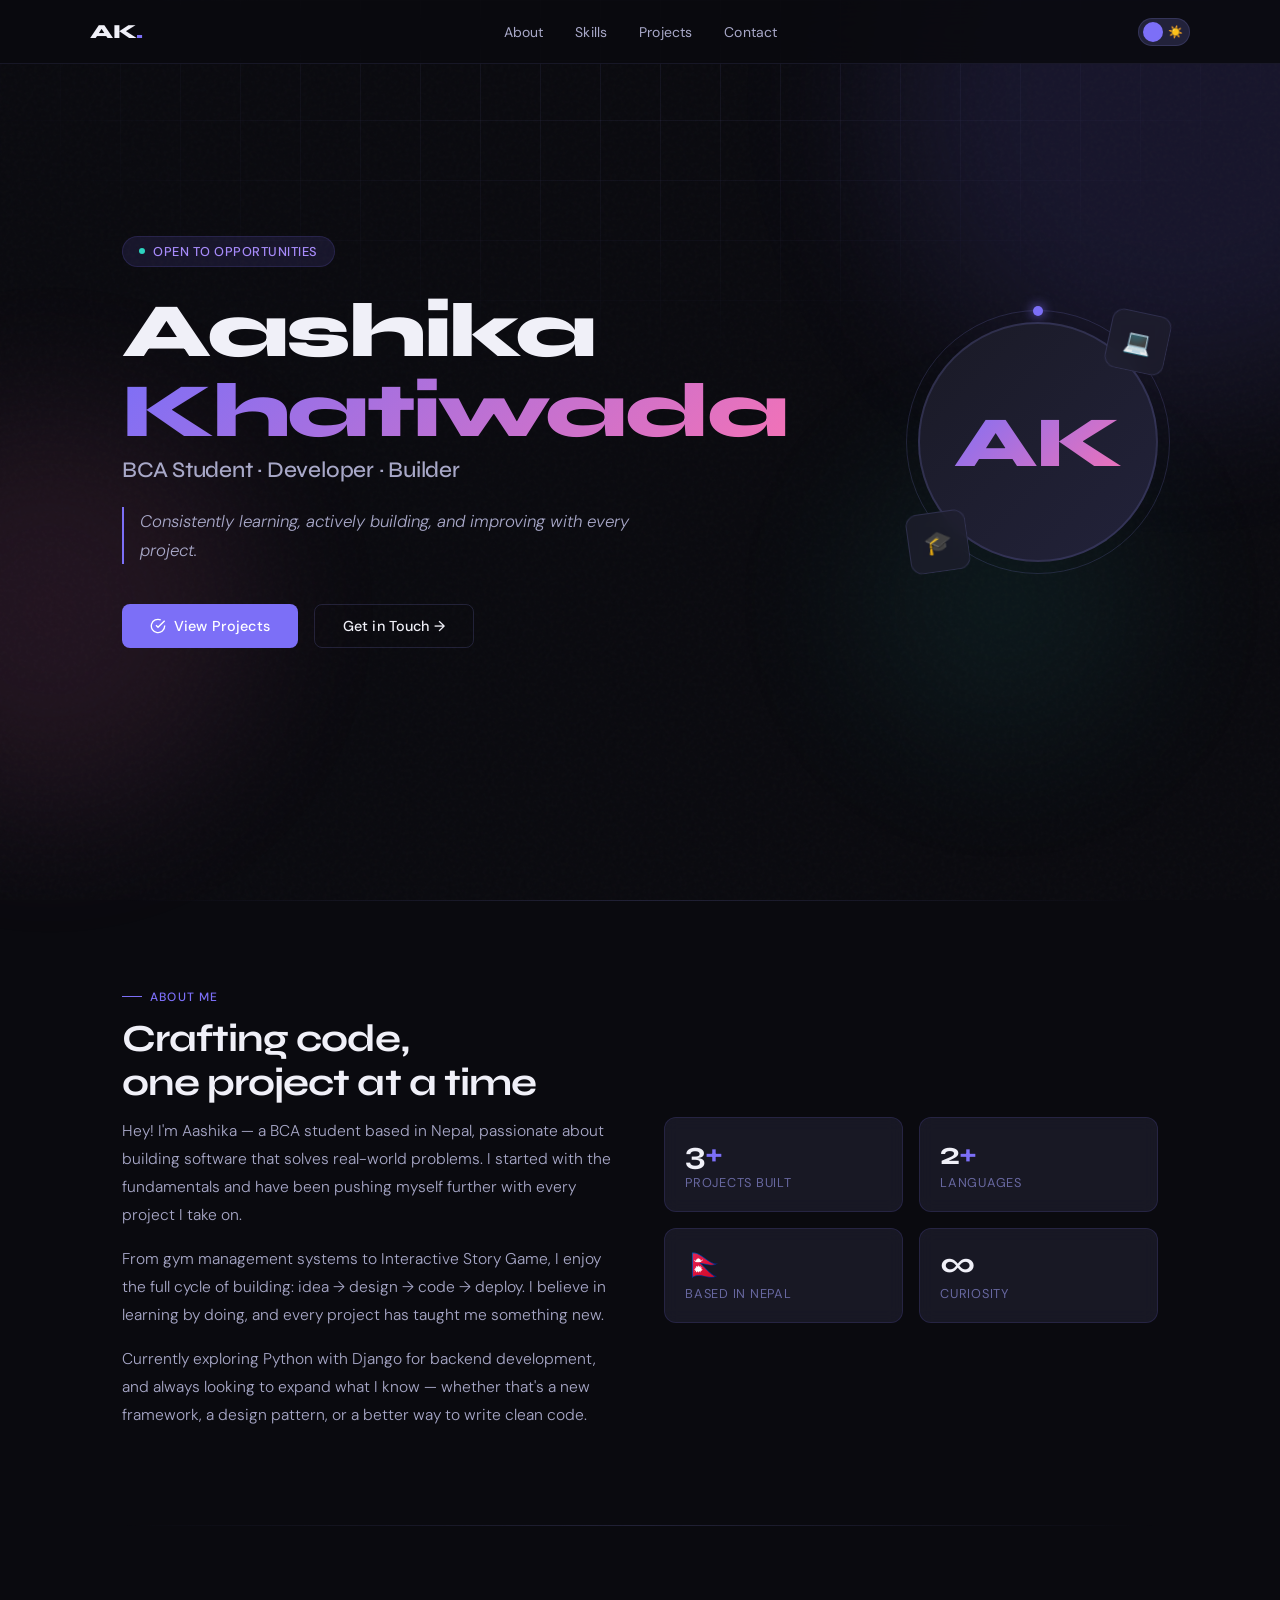
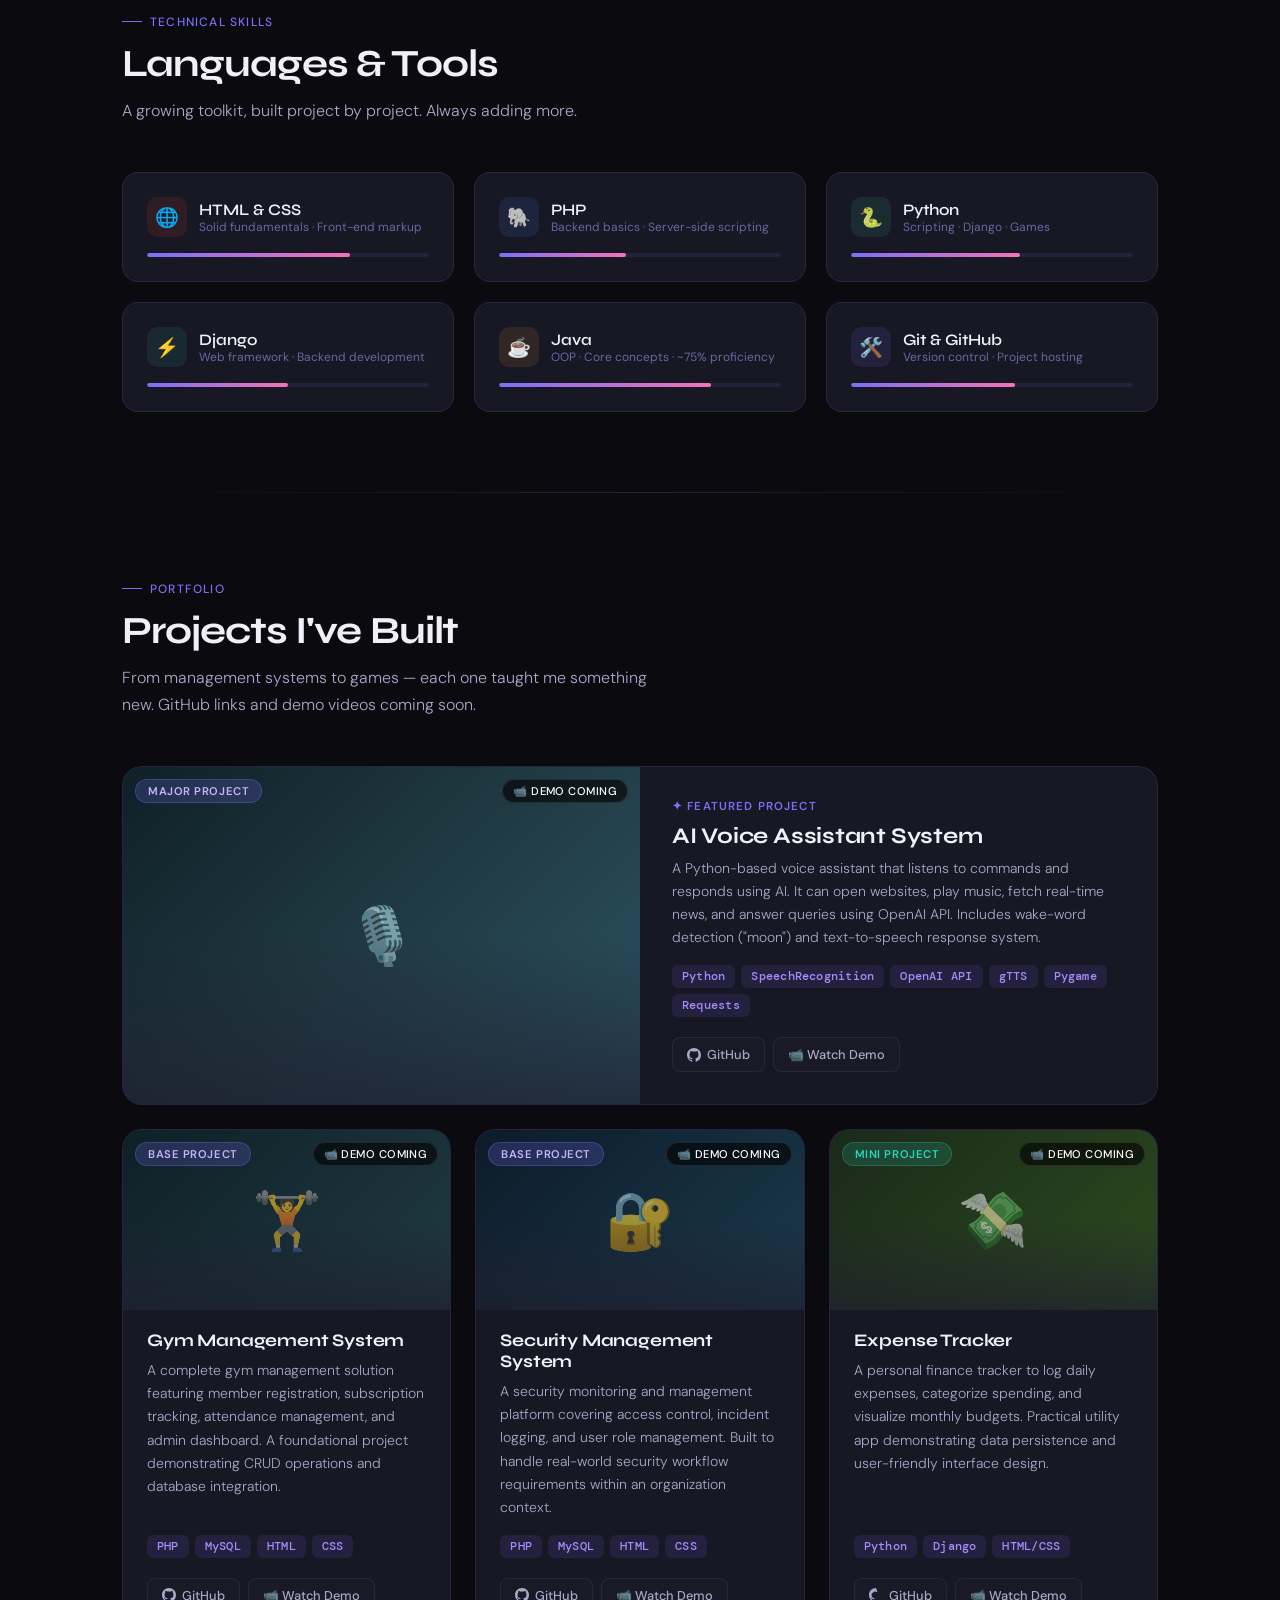
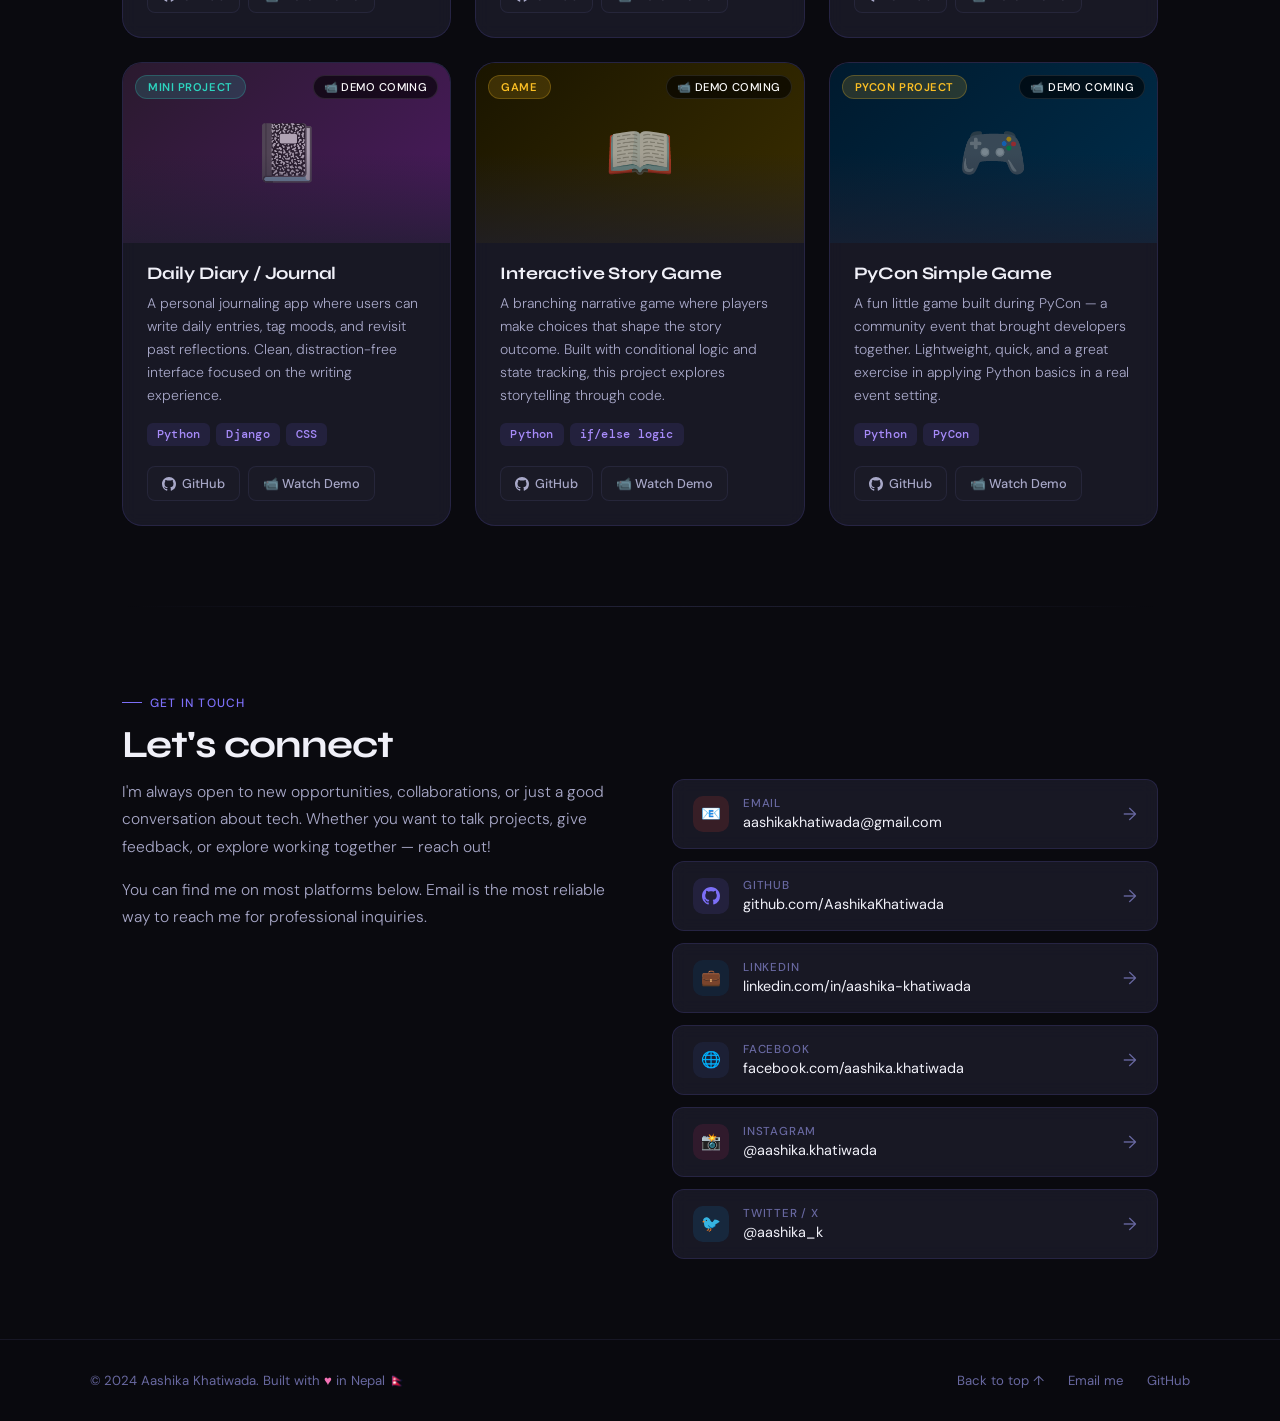
==== pp.html @ 3fd82efa "portfolio" ====
<!DOCTYPE html>
<html lang="en" data-theme="dark">
<head>
<meta charset="UTF-8">
<meta name="viewport" content="width=device-width, initial-scale=1.0">
<title>Aashika Khatiwada — Portfolio</title>
<link rel="preconnect" href="https://fonts.googleapis.com">
<link rel="preconnect" href="https://fonts.gstatic.com" crossorigin>
<link href="https://fonts.googleapis.com/css2?family=Syne:wght@400;500;600;700;800&family=DM+Sans:ital,opsz,wght@0,9..40,300;0,9..40,400;0,9..40,500;1,9..40,300&family=DM+Mono:wght@400;500&display=swap" rel="stylesheet">

<style>
  :root {
    --bg: #0a0a0f;
    --bg2: #12121a;
    --bg3: #1a1a26;
    --bg4: #22223a;
    --surface: #1e1e2e;
    --border: rgba(120,120,200,0.12);
    --border2: rgba(120,120,200,0.22);
    --text: #f0f0f8;
    --text2: #a8a8c8;
    --text3: #6868a0;
    --accent: #7c6ff7;
    --accent2: #a78bfa;
    --accent3: #c4b5fd;
    --rose: #f472b6;
    --teal: #2dd4bf;
    --amber: #fbbf24;
    --glow: rgba(124,111,247,0.15);
    --glow2: rgba(244,114,182,0.1);
    --card-bg: rgba(30,30,46,0.7);
    --card-border: rgba(124,111,247,0.15);
    --nav-bg: rgba(10,10,15,0.85);
    --tag-bg: rgba(124,111,247,0.12);
    --tag-text: #a78bfa;
    --shadow: 0 8px 32px rgba(0,0,0,0.4);
  }
  [data-theme="light"] {
    --bg: #f8f7ff;
    --bg2: #f0eeff;
    --bg3: #e8e4ff;
    --bg4: #ddd8ff;
    --surface: #ffffff;
    --border: rgba(100,80,200,0.1);
    --border2: rgba(100,80,200,0.2);
    --text: #1a1030;
    --text2: #4a3a80;
    --text3: #8a78c0;
    --accent: #6246ea;
    --accent2: #7c6ff7;
    --accent3: #a78bfa;
    --rose: #e11d78;
    --teal: #0d9488;
    --amber: #d97706;
    --glow: rgba(98,70,234,0.08);
    --glow2: rgba(225,29,120,0.06);
    --card-bg: rgba(255,255,255,0.9);
    --card-border: rgba(98,70,234,0.15);
    --nav-bg: rgba(248,247,255,0.9);
    --tag-bg: rgba(98,70,234,0.08);
    --tag-text: #6246ea;
    --shadow: 0 8px 32px rgba(98,70,234,0.1);
  }

  * { margin: 0; padding: 0; box-sizing: border-box; }

  html { scroll-behavior: smooth; }

  body {
    font-family: 'DM Sans', sans-serif;
    background: var(--bg);
    color: var(--text);
    min-height: 100vh;
    overflow-x: hidden;
    transition: background 0.4s, color 0.4s;
  }

  /* === NOISE TEXTURE === */
  body::before {
    content: '';
    position: fixed;
    inset: 0;
    background-image: url("data:image/svg+xml,%3Csvg viewBox='0 0 256 256' xmlns='http://www.w3.org/2000/svg'%3E%3Cfilter id='n'%3E%3CfeTurbulence type='fractalNoise' baseFrequency='0.9' numOctaves='4' stitchTiles='stitch'/%3E%3C/filter%3E%3Crect width='100%25' height='100%25' filter='url(%23n)' opacity='0.04'/%3E%3C/svg%3E");
    pointer-events: none;
    z-index: 0;
    opacity: 0.6;
  }

  /* === GRID BG === */
  .grid-bg {
    position: fixed;
    inset: 0;
    background-image:
      linear-gradient(var(--border) 1px, transparent 1px),
      linear-gradient(90deg, var(--border) 1px, transparent 1px);
    background-size: 60px 60px;
    pointer-events: none;
    z-index: 0;
    mask-image: radial-gradient(ellipse 80% 60% at 50% 0%, black 0%, transparent 70%);
  }

  /* === ORBS === */
  .orb {
    position: fixed;
    border-radius: 50%;
    filter: blur(80px);
    pointer-events: none;
    z-index: 0;
    opacity: 0.5;
    transition: opacity 0.4s;
  }
  .orb1 {
    width: 600px; height: 600px;
    background: var(--accent);
    top: -200px; right: -200px;
    opacity: 0.12;
  }
  .orb2 {
    width: 400px; height: 400px;
    background: var(--rose);
    bottom: 10%; left: -150px;
    opacity: 0.1;
  }
  .orb3 {
    width: 300px; height: 300px;
    background: var(--teal);
    top: 50%; right: 10%;
    opacity: 0.07;
  }

  /* === NAV === */
  nav {
    position: fixed;
    top: 0; left: 0; right: 0;
    z-index: 100;
    background: var(--nav-bg);
    backdrop-filter: blur(20px);
    border-bottom: 1px solid var(--border);
    padding: 0 max(2rem, calc((100% - 1100px)/2));
    height: 64px;
    display: flex;
    align-items: center;
    justify-content: space-between;
    transition: background 0.4s;
  }

  .nav-logo {
    font-family: 'Syne', sans-serif;
    font-weight: 800;
    font-size: 1.25rem;
    color: var(--text);
    text-decoration: none;
    letter-spacing: -0.02em;
  }
  .nav-logo span { color: var(--accent); }

  .nav-links {
    display: flex;
    align-items: center;
    gap: 2rem;
    list-style: none;
  }
  .nav-links a {
    font-size: 0.875rem;
    color: var(--text2);
    text-decoration: none;
    font-weight: 400;
    transition: color 0.2s;
    letter-spacing: 0.01em;
  }
  .nav-links a:hover { color: var(--text); }

  /* === THEME TOGGLE === */
  .theme-toggle {
    width: 52px; height: 28px;
    background: var(--bg4);
    border: 1px solid var(--border2);
    border-radius: 14px;
    cursor: pointer;
    position: relative;
    transition: background 0.3s, border 0.3s;
    flex-shrink: 0;
  }
  .theme-toggle::after {
    content: '';
    position: absolute;
    width: 20px; height: 20px;
    background: var(--accent);
    border-radius: 50%;
    top: 3px; left: 4px;
    transition: transform 0.3s, background 0.3s;
  }
  [data-theme="light"] .theme-toggle::after {
    transform: translateX(24px);
    background: var(--accent);
  }
  .toggle-icon {
    position: absolute;
    top: 50%; transform: translateY(-50%);
    font-size: 12px;
    pointer-events: none;
  }
  .toggle-icon.sun { right: 6px; }
  .toggle-icon.moon { left: 6px; }

  /* === MAIN WRAP === */
  main {
    position: relative;
    z-index: 1;
    max-width: 1100px;
    margin: 0 auto;
    padding: 0 2rem;
  }

  /* === SECTIONS === */
  section { padding: 5rem 0; }

  /* === HERO === */
  .hero {
    min-height: 100vh;
    display: flex;
    align-items: center;
    padding-top: 64px;
  }

  .hero-inner {
    width: 100%;
    display: grid;
    grid-template-columns: 1fr auto;
    gap: 4rem;
    align-items: center;
  }

  .hero-badge {
    display: inline-flex;
    align-items: center;
    gap: 8px;
    background: var(--tag-bg);
    border: 1px solid var(--card-border);
    border-radius: 999px;
    padding: 6px 16px;
    font-size: 0.8rem;
    color: var(--tag-text);
    font-weight: 500;
    letter-spacing: 0.04em;
    text-transform: uppercase;
    margin-bottom: 1.5rem;
    width: fit-content;
  }
  .hero-badge .dot {
    width: 6px; height: 6px;
    background: var(--teal);
    border-radius: 50%;
    animation: pulse 2s infinite;
  }
  @keyframes pulse {
    0%, 100% { opacity: 1; transform: scale(1); }
    50% { opacity: 0.5; transform: scale(0.8); }
  }

  .hero-name {
    font-family: 'Syne', sans-serif;
    font-size: clamp(2.8rem, 6vw, 5.5rem);
    font-weight: 800;
    line-height: 1.05;
    letter-spacing: -0.03em;
    color: var(--text);
    margin-bottom: 0.25rem;
  }
  .hero-name .highlight {
    background: linear-gradient(135deg, var(--accent), var(--rose));
    -webkit-background-clip: text;
    -webkit-text-fill-color: transparent;
    background-clip: text;
  }

  .hero-role {
    font-family: 'Syne', sans-serif;
    font-size: clamp(1rem, 2vw, 1.4rem);
    font-weight: 500;
    color: var(--text2);
    margin-bottom: 1.5rem;
    letter-spacing: -0.01em;
  }

  .hero-tagline {
    font-size: 1.05rem;
    color: var(--text2);
    line-height: 1.7;
    max-width: 520px;
    font-style: italic;
    font-weight: 300;
    margin-bottom: 2.5rem;
    padding-left: 1rem;
    border-left: 2px solid var(--accent);
  }

  .hero-cta {
    display: flex;
    gap: 1rem;
    flex-wrap: wrap;
  }

  .btn {
    display: inline-flex;
    align-items: center;
    gap: 8px;
    padding: 12px 28px;
    border-radius: 8px;
    font-size: 0.9rem;
    font-weight: 500;
    text-decoration: none;
    cursor: pointer;
    transition: all 0.2s;
    letter-spacing: 0.01em;
    border: none;
    font-family: 'DM Sans', sans-serif;
  }
  .btn-primary {
    background: var(--accent);
    color: #fff;
  }
  .btn-primary:hover {
    background: var(--accent2);
    transform: translateY(-1px);
    box-shadow: 0 8px 24px var(--glow);
  }
  .btn-outline {
    background: transparent;
    color: var(--text);
    border: 1px solid var(--border2);
  }
  .btn-outline:hover {
    background: var(--bg3);
    border-color: var(--accent);
    transform: translateY(-1px);
  }

  /* === AVATAR === */
  .avatar-wrap {
    position: relative;
    width: 240px;
    height: 240px;
    flex-shrink: 0;
  }
  .avatar-ring {
    position: absolute;
    inset: -12px;
    border-radius: 50%;
    border: 1.5px solid var(--border2);
    animation: spin 20s linear infinite;
  }
  .avatar-ring::before {
    content: '';
    position: absolute;
    width: 10px; height: 10px;
    background: var(--accent);
    border-radius: 50%;
    top: -5px; left: 50%;
    transform: translateX(-50%);
    box-shadow: 0 0 12px var(--accent);
  }
  @keyframes spin {
    to { transform: rotate(360deg); }
  }
  .avatar-circle {
    width: 100%; height: 100%;
    border-radius: 50%;
    background: linear-gradient(135deg, var(--bg3), var(--bg4));
    border: 2px solid var(--border2);
    overflow: hidden;
    display: flex;
    align-items: center;
    justify-content: center;
    position: relative;
  }
  .avatar-initials {
    font-family: 'Syne', sans-serif;
    font-size: 4.5rem;
    font-weight: 800;
    background: linear-gradient(135deg, var(--accent), var(--rose));
    -webkit-background-clip: text;
    -webkit-text-fill-color: transparent;
    background-clip: text;
    letter-spacing: -0.02em;
  }
  .avatar-deco {
    position: absolute;
    width: 60px; height: 60px;
    border-radius: 12px;
    border: 1px solid var(--border2);
    display: flex;
    align-items: center;
    justify-content: center;
    font-size: 1.4rem;
    background: var(--card-bg);
    backdrop-filter: blur(8px);
  }
  .deco1 { top: -10px; right: -10px; transform: rotate(12deg); }
  .deco2 { bottom: -10px; left: -10px; transform: rotate(-8deg); }

  /* === SECTION LABEL === */
  .section-label {
    display: inline-flex;
    align-items: center;
    gap: 8px;
    font-size: 0.75rem;
    font-weight: 500;
    color: var(--accent);
    text-transform: uppercase;
    letter-spacing: 0.1em;
    margin-bottom: 0.75rem;
  }
  .section-label::before {
    content: '';
    width: 20px; height: 1px;
    background: var(--accent);
  }

  .section-title {
    font-family: 'Syne', sans-serif;
    font-size: clamp(1.8rem, 3vw, 2.8rem);
    font-weight: 700;
    color: var(--text);
    letter-spacing: -0.025em;
    margin-bottom: 0.75rem;
    line-height: 1.15;
  }

  .section-sub {
    font-size: 1rem;
    color: var(--text2);
    line-height: 1.65;
    max-width: 560px;
    margin-bottom: 3rem;
    font-weight: 300;
  }

  /* === ABOUT === */
  .about-grid {
    display: grid;
    grid-template-columns: 1fr 1fr;
    gap: 3rem;
    align-items: start;
  }
  .about-text p {
    color: var(--text2);
    line-height: 1.8;
    margin-bottom: 1rem;
    font-weight: 300;
    font-size: 0.975rem;
  }
  .about-stats {
    display: grid;
    grid-template-columns: 1fr 1fr;
    gap: 1rem;
  }
  .stat-card {
    background: var(--card-bg);
    border: 1px solid var(--card-border);
    border-radius: 12px;
    padding: 1.25rem;
    backdrop-filter: blur(8px);
    transition: border-color 0.2s, transform 0.2s;
  }
  .stat-card:hover {
    border-color: var(--accent);
    transform: translateY(-2px);
  }
  .stat-num {
    font-family: 'Syne', sans-serif;
    font-size: 2rem;
    font-weight: 700;
    color: var(--text);
    letter-spacing: -0.03em;
    line-height: 1;
    margin-bottom: 4px;
  }
  .stat-num span { color: var(--accent); }
  .stat-label {
    font-size: 0.8rem;
    color: var(--text3);
    font-weight: 400;
    text-transform: uppercase;
    letter-spacing: 0.06em;
  }

  /* === SKILLS === */
  .skills-grid {
    display: grid;
    grid-template-columns: repeat(auto-fill, minmax(260px, 1fr));
    gap: 1.25rem;
  }
  .skill-card {
    background: var(--card-bg);
    border: 1px solid var(--card-border);
    border-radius: 16px;
    padding: 1.5rem;
    backdrop-filter: blur(8px);
    transition: all 0.25s;
  }
  .skill-card:hover {
    border-color: var(--accent2);
    transform: translateY(-3px);
    box-shadow: var(--shadow);
  }
  .skill-header {
    display: flex;
    align-items: center;
    gap: 12px;
    margin-bottom: 1rem;
  }
  .skill-icon {
    width: 40px; height: 40px;
    border-radius: 10px;
    display: flex;
    align-items: center;
    justify-content: center;
    font-size: 1.2rem;
    flex-shrink: 0;
  }
  .skill-name {
    font-family: 'Syne', sans-serif;
    font-size: 1rem;
    font-weight: 600;
    color: var(--text);
  }
  .skill-level-text {
    font-size: 0.75rem;
    color: var(--text3);
  }
  .skill-bar {
    height: 4px;
    background: var(--bg4);
    border-radius: 2px;
    overflow: hidden;
  }
  .skill-fill {
    height: 100%;
    border-radius: 2px;
    background: linear-gradient(90deg, var(--accent), var(--rose));
    transition: width 1s ease;
  }

  /* === PROJECTS === */
  .projects-grid {
    display: grid;
    grid-template-columns: repeat(auto-fill, minmax(320px, 1fr));
    gap: 1.5rem;
  }
  .project-card {
    background: var(--card-bg);
    border: 1px solid var(--card-border);
    border-radius: 20px;
    overflow: hidden;
    backdrop-filter: blur(8px);
    transition: all 0.3s;
    display: flex;
    flex-direction: column;
  }
  .project-card:hover {
    border-color: var(--accent);
    transform: translateY(-4px);
    box-shadow: 0 16px 48px var(--glow);
  }
  .project-media {
    height: 180px;
    background: linear-gradient(135deg, var(--bg3), var(--bg4));
    position: relative;
    overflow: hidden;
    display: flex;
    align-items: center;
    justify-content: center;
  }
  .project-media-icon {
    font-size: 3.5rem;
    opacity: 0.6;
  }
  .project-media-overlay {
    position: absolute;
    inset: 0;
    background: linear-gradient(to bottom, transparent 50%, var(--card-bg));
  }
  .project-video-badge {
    position: absolute;
    top: 12px; right: 12px;
    background: rgba(0,0,0,0.6);
    color: #fff;
    font-size: 0.7rem;
    font-weight: 500;
    padding: 4px 10px;
    border-radius: 999px;
    backdrop-filter: blur(4px);
    border: 1px solid rgba(255,255,255,0.1);
    letter-spacing: 0.04em;
    text-transform: uppercase;
  }
  .project-type-badge {
    position: absolute;
    top: 12px; left: 12px;
    padding: 4px 12px;
    border-radius: 999px;
    font-size: 0.7rem;
    font-weight: 600;
    text-transform: uppercase;
    letter-spacing: 0.05em;
  }
  .badge-major {
    background: rgba(124,111,247,0.2);
    color: var(--accent3);
    border: 1px solid rgba(124,111,247,0.3);
  }
  .badge-mini {
    background: rgba(45,212,191,0.15);
    color: var(--teal);
    border: 1px solid rgba(45,212,191,0.25);
  }
  .badge-game {
    background: rgba(251,191,36,0.15);
    color: var(--amber);
    border: 1px solid rgba(251,191,36,0.25);
  }

  .project-body {
    padding: 1.25rem 1.5rem 1.5rem;
    flex: 1;
    display: flex;
    flex-direction: column;
  }
  .project-title {
    font-family: 'Syne', sans-serif;
    font-size: 1.1rem;
    font-weight: 700;
    color: var(--text);
    margin-bottom: 0.5rem;
    letter-spacing: -0.01em;
  }
  .project-desc {
    font-size: 0.875rem;
    color: var(--text2);
    line-height: 1.65;
    flex: 1;
    font-weight: 300;
  }
  .project-tags {
    display: flex;
    flex-wrap: wrap;
    gap: 6px;
    margin-top: 1rem;
  }
  .tag {
    background: var(--tag-bg);
    color: var(--tag-text);
    font-size: 0.72rem;
    font-weight: 500;
    padding: 4px 10px;
    border-radius: 6px;
    font-family: 'DM Mono', monospace;
    letter-spacing: 0.02em;
  }
  .project-links {
    display: flex;
    gap: 8px;
    margin-top: 1.25rem;
    flex-wrap: wrap;
  }
  .project-link {
    display: inline-flex;
    align-items: center;
    gap: 6px;
    padding: 8px 14px;
    border-radius: 8px;
    font-size: 0.8rem;
    font-weight: 500;
    text-decoration: none;
    transition: all 0.2s;
    color: var(--text2);
    border: 1px solid var(--border);
    background: var(--bg3);
  }
  .project-link:hover {
    color: var(--text);
    border-color: var(--accent);
    background: var(--bg4);
  }
  .project-link svg {
    width: 14px; height: 14px;
    fill: currentColor;
  }

  /* === FEATURED PROJECT === */
  .project-card.featured {
    grid-column: 1 / -1;
    display: grid;
    grid-template-columns: 1fr 1fr;
  }
  .project-card.featured .project-media {
    height: auto;
    min-height: 240px;
    border-radius: 0;
  }
  .project-card.featured .project-body {
    padding: 2rem;
  }
  .project-card.featured .project-title {
    font-size: 1.4rem;
  }
  .featured-label {
    font-size: 0.72rem;
    font-weight: 600;
    color: var(--accent);
    text-transform: uppercase;
    letter-spacing: 0.1em;
    margin-bottom: 0.5rem;
  }

  /* === CONTACT === */
  .contact-grid {
    display: grid;
    grid-template-columns: 1fr 1fr;
    gap: 4rem;
    align-items: start;
  }
  .contact-intro p {
    color: var(--text2);
    line-height: 1.75;
    margin-bottom: 1rem;
    font-weight: 300;
    font-size: 0.975rem;
  }
  .contact-links {
    display: flex;
    flex-direction: column;
    gap: 0.75rem;
  }
  .contact-link {
    display: flex;
    align-items: center;
    gap: 14px;
    padding: 1rem 1.25rem;
    background: var(--card-bg);
    border: 1px solid var(--card-border);
    border-radius: 12px;
    text-decoration: none;
    color: var(--text);
    transition: all 0.2s;
    backdrop-filter: blur(8px);
  }
  .contact-link:hover {
    border-color: var(--accent);
    transform: translateX(4px);
    box-shadow: var(--shadow);
  }
  .contact-link-icon {
    width: 36px; height: 36px;
    border-radius: 10px;
    display: flex;
    align-items: center;
    justify-content: center;
    font-size: 1rem;
    flex-shrink: 0;
  }
  .contact-link-info {
    flex: 1;
  }
  .contact-link-label {
    font-size: 0.72rem;
    color: var(--text3);
    text-transform: uppercase;
    letter-spacing: 0.07em;
    font-weight: 500;
    margin-bottom: 2px;
  }
  .contact-link-value {
    font-size: 0.9rem;
    color: var(--text);
    font-weight: 400;
  }
  .contact-link-arrow {
    color: var(--text3);
    transition: color 0.2s, transform 0.2s;
    font-size: 1.1rem;
  }
  .contact-link:hover .contact-link-arrow {
    color: var(--accent);
    transform: translateX(2px);
  }

  /* === FOOTER === */
  footer {
    position: relative;
    z-index: 1;
    border-top: 1px solid var(--border);
    padding: 2rem max(2rem, calc((100% - 1100px)/2));
    display: flex;
    align-items: center;
    justify-content: space-between;
    flex-wrap: wrap;
    gap: 1rem;
    background: var(--nav-bg);
    backdrop-filter: blur(20px);
  }
  .footer-copy {
    font-size: 0.825rem;
    color: var(--text3);
  }
  .footer-heart { color: var(--rose); }
  .footer-links {
    display: flex;
    gap: 1.5rem;
  }
  .footer-links a {
    font-size: 0.825rem;
    color: var(--text3);
    text-decoration: none;
    transition: color 0.2s;
  }
  .footer-links a:hover { color: var(--text); }

  /* === SCROLL ANIMATIONS === */
  .reveal {
    opacity: 0;
    transform: translateY(24px);
    transition: opacity 0.6s ease, transform 0.6s ease;
  }
  .reveal.visible {
    opacity: 1;
    transform: none;
  }
  .reveal-delay-1 { transition-delay: 0.1s; }
  .reveal-delay-2 { transition-delay: 0.2s; }
  .reveal-delay-3 { transition-delay: 0.3s; }
  .reveal-delay-4 { transition-delay: 0.4s; }

  /* === DIVIDER === */
  .divider {
    height: 1px;
    background: linear-gradient(90deg, transparent, var(--border2), transparent);
    margin: 0;
  }

  /* === RESPONSIVE === */
  @media (max-width: 768px) {
    .hero-inner { grid-template-columns: 1fr; }
    .avatar-wrap { display: none; }
    .about-grid { grid-template-columns: 1fr; }
    .contact-grid { grid-template-columns: 1fr; }
    .project-card.featured { grid-template-columns: 1fr; }
    .project-card.featured .project-media { min-height: 180px; }
    .nav-links { display: none; }
  }

  /* === MOBILE NAV === */
  @media (max-width: 480px) {
    main { padding: 0 1rem; }
    section { padding: 3.5rem 0; }
  }
</style>
</head>
<body>

<div class="grid-bg"></div>
<div class="orb orb1"></div>
<div class="orb orb2"></div>
<div class="orb orb3"></div>

<!-- NAV -->
<nav>
  <a href="#" class="nav-logo">AK<span>.</span></a>
  <ul class="nav-links">
    <li><a href="#about">About</a></li>
    <li><a href="#skills">Skills</a></li>
    <li><a href="#projects">Projects</a></li>
    <li><a href="#contact">Contact</a></li>
  </ul>
  <button class="theme-toggle" onclick="toggleTheme()" aria-label="Toggle theme">
    <span class="toggle-icon moon">🌙</span>
    <span class="toggle-icon sun">☀️</span>
  </button>
</nav>

<main>

  <!-- HERO -->
  <section class="hero" id="home">
    <div class="hero-inner">
      <div>
        <div class="hero-badge reveal">
          <span class="dot"></span>
          Open to opportunities
        </div>
        <h1 class="hero-name reveal reveal-delay-1">
          Aashika<br><span class="highlight">Khatiwada</span>
        </h1>
        <p class="hero-role reveal reveal-delay-2">BCA Student · Developer · Builder</p>
        <blockquote class="hero-tagline reveal reveal-delay-3">
          Consistently learning, actively building, and improving with every project.
        </blockquote>
        <div class="hero-cta reveal reveal-delay-4">
          <a href="#projects" class="btn btn-primary">
            <svg viewBox="0 0 24 24" width="16" height="16" fill="none" stroke="currentColor" stroke-width="2"><path d="M22 11.08V12a10 10 0 11-5.93-9.14"/><polyline points="22 4 12 14.01 9 11.01"/></svg>
            View Projects
          </a>
          <a href="#contact" class="btn btn-outline">
            Get in Touch →
          </a>
        </div>
      </div>
      <div class="avatar-wrap reveal">
        <div class="avatar-ring"></div>
        <div class="avatar-circle">
          <span class="avatar-initials">AK</span>
        </div>
        <div class="avatar-deco deco1">💻</div>
        <div class="avatar-deco deco2">🎓</div>
      </div>
    </div>
  </section>

  <div class="divider"></div>

  <!-- ABOUT -->
  <section id="about">
    <div class="section-label reveal">About Me</div>
    <h2 class="section-title reveal">Crafting code,<br>one project at a time</h2>
    <div class="about-grid">
      <div class="about-text reveal">
        <p>Hey! I'm Aashika — a BCA student based in Nepal, passionate about building software that solves real-world problems. I started with the fundamentals and have been pushing myself further with every project I take on.</p>
        <p>From gym management systems to Interactive Story Game, I enjoy the full cycle of building: idea → design → code → deploy. I believe in learning by doing, and every project has taught me something new.</p>
        <p>Currently exploring Python with Django for backend development, and always looking to expand what I know — whether that's a new framework, a design pattern, or a better way to write clean code.</p>
      </div>
      <div class="about-stats">
        <div class="stat-card reveal reveal-delay-1">
          <div class="stat-num">3<span>+</span></div>
          <div class="stat-label">Projects Built</div>
        </div>
        <div class="stat-card reveal reveal-delay-2">
          <div class="stat-num">2<span>+</span></div>
          <div class="stat-label">Languages</div>
        </div>
        <div class="stat-card reveal reveal-delay-3">
          <div class="stat-num">🇳🇵</div>
          <div class="stat-label">Based in Nepal</div>
        </div>
        <div class="stat-card reveal reveal-delay-4">
          <div class="stat-num">∞</div>
          <div class="stat-label">Curiosity</div>
        </div>
      </div>
    </div>
  </section>

  <div class="divider"></div>

  <!-- SKILLS -->
  <section id="skills">
    <div class="section-label reveal">Technical Skills</div>
    <h2 class="section-title reveal">Languages &amp; Tools</h2>
    <p class="section-sub reveal">A growing toolkit, built project by project. Always adding more.</p>
    <div class="skills-grid">

      <div class="skill-card reveal">
        <div class="skill-header">
          <div class="skill-icon" style="background:rgba(227,76,38,0.12);">🌐</div>
          <div>
            <div class="skill-name">HTML &amp; CSS</div>
            <div class="skill-level-text">Solid fundamentals · Front-end markup</div>
          </div>
        </div>
        <div class="skill-bar"><div class="skill-fill" style="width:72%"></div></div>
      </div>

      <div class="skill-card reveal reveal-delay-1">
        <div class="skill-header">
          <div class="skill-icon" style="background:rgba(77,132,255,0.12);">🐘</div>
          <div>
            <div class="skill-name">PHP</div>
            <div class="skill-level-text">Backend basics · Server-side scripting</div>
          </div>
        </div>
        <div class="skill-bar"><div class="skill-fill" style="width:45%"></div></div>
      </div>

      <div class="skill-card reveal reveal-delay-2">
        <div class="skill-header">
          <div class="skill-icon" style="background:rgba(55,188,155,0.12);">🐍</div>
          <div>
            <div class="skill-name">Python</div>
            <div class="skill-level-text">Scripting · Django · Games</div>
          </div>
        </div>
        <div class="skill-bar"><div class="skill-fill" style="width:60%"></div></div>
      </div>

      <div class="skill-card reveal reveal-delay-3">
        <div class="skill-header">
          <div class="skill-icon" style="background:rgba(55,188,155,0.1);">⚡</div>
          <div>
            <div class="skill-name">Django</div>
            <div class="skill-level-text">Web framework · Backend development</div>
          </div>
        </div>
        <div class="skill-bar"><div class="skill-fill" style="width:50%"></div></div>
      </div>

      <div class="skill-card reveal">
        <div class="skill-header">
          <div class="skill-icon" style="background:rgba(229,152,49,0.12);">☕</div>
          <div>
            <div class="skill-name">Java</div>
            <div class="skill-level-text">OOP · Core concepts · ~75% proficiency</div>
          </div>
        </div>
        <div class="skill-bar"><div class="skill-fill" style="width:75%"></div></div>
      </div>

      <div class="skill-card reveal reveal-delay-1">
        <div class="skill-header">
          <div class="skill-icon" style="background:rgba(124,111,247,0.12);">🛠️</div>
          <div>
            <div class="skill-name">Git &amp; GitHub</div>
            <div class="skill-level-text">Version control · Project hosting</div>
          </div>
        </div>
        <div class="skill-bar"><div class="skill-fill" style="width:58%"></div></div>
      </div>

    </div>
  </section>

  <div class="divider"></div>

  <!-- PROJECTS -->
  <section id="projects">
    <div class="section-label reveal">Portfolio</div>
    <h2 class="section-title reveal">Projects I've Built</h2>
    <p class="section-sub reveal">From management systems to games — each one taught me something new. GitHub links and demo videos coming soon.</p>

    <div class="projects-grid">

      <!-- FEATURED: AI Voice Assistant -->
<div class="project-card featured reveal">

  <div class="project-media" style="background:linear-gradient(135deg,#0f2027,#203a43,#2c5364);">
    <div class="project-media-icon">🎙️</div>
    <div class="project-media-overlay"></div>

    <span class="project-type-badge badge-major">Major Project</span>
    <span class="project-video-badge">📹 Demo Coming</span>
  </div>

  <div class="project-body">
    <div class="featured-label">✦ Featured Project</div>

    <h3 class="project-title">AI Voice Assistant System</h3>

    <p class="project-desc">
      A Python-based voice assistant that listens to commands and responds using AI.
      It can open websites, play music, fetch real-time news, and answer queries using OpenAI API.
      Includes wake-word detection ("moon") and text-to-speech response system.
    </p>

    <div class="project-tags">
      <span class="tag">Python</span>
      <span class="tag">SpeechRecognition</span>
      <span class="tag">OpenAI API</span>
      <span class="tag">gTTS</span>
      <span class="tag">Pygame</span>
      <span class="tag">Requests</span>
    </div>

    <div class="project-links">
      <a href="https://github.com/AashikaKhatiwada" target="_blank" class="project-link">
        <svg viewBox="0 0 24 24">
          <path d="M12 0C5.37 0 0 5.37 0 12c0 5.31 3.435 9.795 8.205 11.385.6.105.825-.255.825-.57 0-.285-.015-1.23-.015-2.235-3.015.555-3.795-.735-4.035-1.41-.135-.345-.72-1.41-1.23-1.695-.42-.225-1.02-.78-.015-.795.945-.015 1.62.87 1.845 1.23 1.08 1.815 2.805 1.305 3.495.99.105-.78.42-1.305.765-1.605-2.67-.3-5.46-1.335-5.46-5.925 0-1.305.465-2.385 1.23-3.225-.12-.3-.54-1.53.12-3.18 0 0 1.005-.315 3.3 1.23.96-.27 1.98-.405 3-.405s2.04.135 3 .405c2.295-1.56 3.3-1.23 3.3-1.23.66 1.65.24 2.88.12 3.18.765.84 1.23 1.905 1.23 3.225 0 4.605-2.805 5.625-5.475 5.925.435.375.81 1.095.81 2.22 0 1.605-.015 2.895-.015 3.3 0 .315.225.69.825.57A12.02 12.02 0 0024 12c0-6.63-5.37-12-12-12z"/>
        </svg>
        GitHub
      </a>

      <a href="#" class="project-link">📹 Watch Demo</a>
    </div>
  </div>
</div>

      <!-- Gym Management -->
      <div class="project-card reveal">
        <div class="project-media" style="background:linear-gradient(135deg,#0f2027,#203a43);">
          <div class="project-media-icon">🏋️</div>
          <div class="project-media-overlay"></div>
          <span class="project-type-badge badge-major">Base Project</span>
          <span class="project-video-badge">📹 Demo Coming</span>
        </div>
        <div class="project-body">
          <h3 class="project-title">Gym Management System</h3>
          <p class="project-desc">A complete gym management solution featuring member registration, subscription tracking, attendance management, and admin dashboard. A foundational project demonstrating CRUD operations and database integration.</p>
          <div class="project-tags">
            <span class="tag">PHP</span>
            <span class="tag">MySQL</span>
            <span class="tag">HTML</span>
            <span class="tag">CSS</span>
          </div>
          <div class="project-links">
            <a href="https://github.com/AashikaKhatiwada" target="_blank" class="project-link">
              <svg viewBox="0 0 24 24"><path d="M12 0C5.37 0 0 5.37 0 12c0 5.31 3.435 9.795 8.205 11.385.6.105.825-.255.825-.57 0-.285-.015-1.23-.015-2.235-3.015.555-3.795-.735-4.035-1.41-.135-.345-.72-1.41-1.23-1.695-.42-.225-1.02-.78-.015-.795.945-.015 1.62.87 1.845 1.23 1.08 1.815 2.805 1.305 3.495.99.105-.78.42-1.305.765-1.605-2.67-.3-5.46-1.335-5.46-5.925 0-1.305.465-2.385 1.23-3.225-.12-.3-.54-1.53.12-3.18 0 0 1.005-.315 3.3 1.23.96-.27 1.98-.405 3-.405s2.04.135 3 .405c2.295-1.56 3.3-1.23 3.3-1.23.66 1.65.24 2.88.12 3.18.765.84 1.23 1.905 1.23 3.225 0 4.605-2.805 5.625-5.475 5.925.435.375.81 1.095.81 2.22 0 1.605-.015 2.895-.015 3.3 0 .315.225.69.825.57A12.02 12.02 0 0024 12c0-6.63-5.37-12-12-12z"/></svg>
              GitHub
            </a>
            <a href="#" class="project-link">📹 Watch Demo</a>
          </div>
        </div>
      </div>

      <!-- Security Management -->
      <div class="project-card reveal reveal-delay-1">
        <div class="project-media" style="background:linear-gradient(135deg,#0d1b2a,#1b3a4b);">
          <div class="project-media-icon">🔐</div>
          <div class="project-media-overlay"></div>
          <span class="project-type-badge badge-major">Base Project</span>
          <span class="project-video-badge">📹 Demo Coming</span>
        </div>
        <div class="project-body">
          <h3 class="project-title">Security Management System</h3>
          <p class="project-desc">A security monitoring and management platform covering access control, incident logging, and user role management. Built to handle real-world security workflow requirements within an organization context.</p>
          <div class="project-tags">
            <span class="tag">PHP</span>
            <span class="tag">MySQL</span>
            <span class="tag">HTML</span>
            <span class="tag">CSS</span>
          </div>
          <div class="project-links">
            <a href="https://github.com/AashikaKhatiwada" target="_blank" class="project-link">
              <svg viewBox="0 0 24 24"><path d="M12 0C5.37 0 0 5.37 0 12c0 5.31 3.435 9.795 8.205 11.385.6.105.825-.255.825-.57 0-.285-.015-1.23-.015-2.235-3.015.555-3.795-.735-4.035-1.41-.135-.345-.72-1.41-1.23-1.695-.42-.225-1.02-.78-.015-.795.945-.015 1.62.87 1.845 1.23 1.08 1.815 2.805 1.305 3.495.99.105-.78.42-1.305.765-1.605-2.67-.3-5.46-1.335-5.46-5.925 0-1.305.465-2.385 1.23-3.225-.12-.3-.54-1.53.12-3.18 0 0 1.005-.315 3.3 1.23.96-.27 1.98-.405 3-.405s2.04.135 3 .405c2.295-1.56 3.3-1.23 3.3-1.23.66 1.65.24 2.88.12 3.18.765.84 1.23 1.905 1.23 3.225 0 4.605-2.805 5.625-5.475 5.925.435.375.81 1.095.81 2.22 0 1.605-.015 2.895-.015 3.3 0 .315.225.69.825.57A12.02 12.02 0 0024 12c0-6.63-5.37-12-12-12z"/></svg>
              GitHub
            </a>
            <a href="#" class="project-link">📹 Watch Demo</a>
          </div>
        </div>
      </div>

      <!-- Expense Tracker -->
      <div class="project-card reveal reveal-delay-2">
        <div class="project-media" style="background:linear-gradient(135deg,#1a2a1a,#2d4a1e);">
          <div class="project-media-icon">💸</div>
          <div class="project-media-overlay"></div>
          <span class="project-type-badge badge-mini">Mini Project</span>
          <span class="project-video-badge">📹 Demo Coming</span>
        </div>
        <div class="project-body">
          <h3 class="project-title">Expense Tracker</h3>
          <p class="project-desc">A personal finance tracker to log daily expenses, categorize spending, and visualize monthly budgets. Practical utility app demonstrating data persistence and user-friendly interface design.</p>
          <div class="project-tags">
            <span class="tag">Python</span>
            <span class="tag">Django</span>
            <span class="tag">HTML/CSS</span>
          </div>
          <div class="project-links">
            <a href="https://github.com/AashikaKhatiwada" target="_blank" class="project-link">
              <svg viewBox="0 0 24 24"><path d="M12 0C5.37 0 0 5.37 0 12c0 5.31 3.435 9.795 8.205 11.385.6.105.825-.255.825-.57 0-.285-.015-1.23-.015-2.235-3.015.555-3.795-.735-4.035-1.41-.135-.345-.72-1.41-1.23-1.695-.42-.225-1.02-.78-.015-.795.945-.015 1.62.87 1.845 1.23 1.08 1.815 2.805 1.305 3.495.99.105-.78.42-1.305.765-1.605-2.67-.3-5.46-1.335-5.46-5.925 0-1.305.465-2.805 5.625-5.475 5.925.435.375.81 1.095.81 2.22 0 1.605-.015 2.895-.015 3.3 0 .315.225.69.825.57A12.02 12.02 0 0024 12c0-6.63-5.37-12-12-12z"/></svg>
              GitHub
            </a>
            <a href="#" class="project-link">📹 Watch Demo</a>
          </div>
        </div>
      </div>

      <!-- Daily Journal -->
      <div class="project-card reveal">
        <div class="project-media" style="background:linear-gradient(135deg,#2a1a2e,#4a1a5e);">
          <div class="project-media-icon">📓</div>
          <div class="project-media-overlay"></div>
          <span class="project-type-badge badge-mini">Mini Project</span>
          <span class="project-video-badge">📹 Demo Coming</span>
        </div>
        <div class="project-body">
          <h3 class="project-title">Daily Diary / Journal</h3>
          <p class="project-desc">A personal journaling app where users can write daily entries, tag moods, and revisit past reflections. Clean, distraction-free interface focused on the writing experience.</p>
          <div class="project-tags">
            <span class="tag">Python</span>
            <span class="tag">Django</span>
            <span class="tag">CSS</span>
          </div>
          <div class="project-links">
            <a href="https://github.com/AashikaKhatiwada" target="_blank" class="project-link">
              <svg viewBox="0 0 24 24"><path d="M12 0C5.37 0 0 5.37 0 12c0 5.31 3.435 9.795 8.205 11.385.6.105.825-.255.825-.57 0-.285-.015-1.23-.015-2.235-3.015.555-3.795-.735-4.035-1.41-.135-.345-.72-1.41-1.23-1.695-.42-.225-1.02-.78-.015-.795.945-.015 1.62.87 1.845 1.23 1.08 1.815 2.805 1.305 3.495.99.105-.78.42-1.305.765-1.605-2.67-.3-5.46-1.335-5.46-5.925 0-1.305.465-2.385 1.23-3.225-.12-.3-.54-1.53.12-3.18 0 0 1.005-.315 3.3 1.23.96-.27 1.98-.405 3-.405s2.04.135 3 .405c2.295-1.56 3.3-1.23 3.3-1.23.66 1.65.24 2.88.12 3.18.765.84 1.23 1.905 1.23 3.225 0 4.605-2.805 5.625-5.475 5.925.435.375.81 1.095.81 2.22 0 1.605-.015 2.895-.015 3.3 0 .315.225.69.825.57A12.02 12.02 0 0024 12c0-6.63-5.37-12-12-12z"/></svg>
              GitHub
            </a>
            <a href="#" class="project-link">📹 Watch Demo</a>
          </div>
        </div>
      </div>

      <!-- Interactive Story Game -->
      <div class="project-card reveal reveal-delay-1">
        <div class="project-media" style="background:linear-gradient(135deg,#1a1500,#3a2e00);">
          <div class="project-media-icon">📖</div>
          <div class="project-media-overlay"></div>
          <span class="project-type-badge badge-game">Game</span>
          <span class="project-video-badge">📹 Demo Coming</span>
        </div>
        <div class="project-body">
          <h3 class="project-title">Interactive Story Game</h3>
          <p class="project-desc">A branching narrative game where players make choices that shape the story outcome. Built with conditional logic and state tracking, this project explores storytelling through code.</p>
          <div class="project-tags">
            <span class="tag">Python</span>
            <span class="tag">if/else logic</span>
          </div>
          <div class="project-links">
            <a href="https://github.com/AashikaKhatiwada" target="_blank" class="project-link">
              <svg viewBox="0 0 24 24"><path d="M12 0C5.37 0 0 5.37 0 12c0 5.31 3.435 9.795 8.205 11.385.6.105.825-.255.825-.57 0-.285-.015-1.23-.015-2.235-3.015.555-3.795-.735-4.035-1.41-.135-.345-.72-1.41-1.23-1.695-.42-.225-1.02-.78-.015-.795.945-.015 1.62.87 1.845 1.23 1.08 1.815 2.805 1.305 3.495.99.105-.78.42-1.305.765-1.605-2.67-.3-5.46-1.335-5.46-5.925 0-1.305.465-2.385 1.23-3.225-.12-.3-.54-1.53.12-3.18 0 0 1.005-.315 3.3 1.23.96-.27 1.98-.405 3-.405s2.04.135 3 .405c2.295-1.56 3.3-1.23 3.3-1.23.66 1.65.24 2.88.12 3.18.765.84 1.23 1.905 1.23 3.225 0 4.605-2.805 5.625-5.475 5.925.435.375.81 1.095.81 2.22 0 1.605-.015 2.895-.015 3.3 0 .315.225.69.825.57A12.02 12.02 0 0024 12c0-6.63-5.37-12-12-12z"/></svg>
              GitHub
            </a>
            <a href="#" class="project-link">📹 Watch Demo</a>
          </div>
        </div>
      </div>

      <!-- PyCon Game -->
      <div class="project-card reveal reveal-delay-2">
        <div class="project-media" style="background:linear-gradient(135deg,#001a2e,#002d4a);">
          <div class="project-media-icon">🎮</div>
          <div class="project-media-overlay"></div>
          <span class="project-type-badge badge-game">PyCon Project</span>
          <span class="project-video-badge">📹 Demo Coming</span>
        </div>
        <div class="project-body">
          <h3 class="project-title">PyCon Simple Game</h3>
          <p class="project-desc">A fun little game built during PyCon — a community event that brought developers together. Lightweight, quick, and a great exercise in applying Python basics in a real event setting.</p>
          <div class="project-tags">
            <span class="tag">Python</span>
            <span class="tag">PyCon</span>
          </div>
          <div class="project-links">
            <a href="https://github.com/AashikaKhatiwada" target="_blank" class="project-link">
              <svg viewBox="0 0 24 24"><path d="M12 0C5.37 0 0 5.37 0 12c0 5.31 3.435 9.795 8.205 11.385.6.105.825-.255.825-.57 0-.285-.015-1.23-.015-2.235-3.015.555-3.795-.735-4.035-1.41-.135-.345-.72-1.41-1.23-1.695-.42-.225-1.02-.78-.015-.795.945-.015 1.62.87 1.845 1.23 1.08 1.815 2.805 1.305 3.495.99.105-.78.42-1.305.765-1.605-2.67-.3-5.46-1.335-5.46-5.925 0-1.305.465-2.385 1.23-3.225-.12-.3-.54-1.53.12-3.18 0 0 1.005-.315 3.3 1.23.96-.27 1.98-.405 3-.405s2.04.135 3 .405c2.295-1.56 3.3-1.23 3.3-1.23.66 1.65.24 2.88.12 3.18.765.84 1.23 1.905 1.23 3.225 0 4.605-2.805 5.625-5.475 5.925.435.375.81 1.095.81 2.22 0 1.605-.015 2.895-.015 3.3 0 .315.225.69.825.57A12.02 12.02 0 0024 12c0-6.63-5.37-12-12-12z"/></svg>
              GitHub
            </a>
            <a href="#" class="project-link">📹 Watch Demo</a>
          </div>
        </div>
      </div>

    </div>
  </section>

  <div class="divider"></div>

  <!-- CONTACT -->
  <section id="contact">
    <div class="section-label reveal">Get in Touch</div>
    <h2 class="section-title reveal">Let's connect</h2>
    <div class="contact-grid">
      <div class="contact-intro reveal">
        <p>I'm always open to new opportunities, collaborations, or just a good conversation about tech. Whether you want to talk projects, give feedback, or explore working together — reach out!</p>
        <p>You can find me on most platforms below. Email is the most reliable way to reach me for professional inquiries.</p>
      </div>
      <div class="contact-links">

        <a href="mailto:aashikakhatiwada@gmail.com" class="contact-link reveal">
          <div class="contact-link-icon" style="background:rgba(234,67,53,0.15);">📧</div>
          <div class="contact-link-info">
            <div class="contact-link-label">Email</div>
            <div class="contact-link-value">aashikakhatiwada@gmail.com</div>
          </div>
          <span class="contact-link-arrow">→</span>
        </a>

        <a href="https://github.com/AashikaKhatiwada" target="_blank" class="contact-link reveal reveal-delay-1">
          <div class="contact-link-icon" style="background:rgba(124,111,247,0.12);">
            <svg width="18" height="18" viewBox="0 0 24 24" fill="currentColor" style="color:var(--accent)"><path d="M12 0C5.37 0 0 5.37 0 12c0 5.31 3.435 9.795 8.205 11.385.6.105.825-.255.825-.57 0-.285-.015-1.23-.015-2.235-3.015.555-3.795-.735-4.035-1.41-.135-.345-.72-1.41-1.23-1.695-.42-.225-1.02-.78-.015-.795.945-.015 1.62.87 1.845 1.23 1.08 1.815 2.805 1.305 3.495.99.105-.78.42-1.305.765-1.605-2.67-.3-5.46-1.335-5.46-5.925 0-1.305.465-2.385 1.23-3.225-.12-.3-.54-1.53.12-3.18 0 0 1.005-.315 3.3 1.23.96-.27 1.98-.405 3-.405s2.04.135 3 .405c2.295-1.56 3.3-1.23 3.3-1.23.66 1.65.24 2.88.12 3.18.765.84 1.23 1.905 1.23 3.225 0 4.605-2.805 5.625-5.475 5.925.435.375.81 1.095.81 2.22 0 1.605-.015 2.895-.015 3.3 0 .315.225.69.825.57A12.02 12.02 0 0024 12c0-6.63-5.37-12-12-12z"/></svg>
          </div>
          <div class="contact-link-info">
            <div class="contact-link-label">GitHub</div>
            <div class="contact-link-value">github.com/AashikaKhatiwada</div>
          </div>
          <span class="contact-link-arrow">→</span>
        </a>

        <a href="https://linkedin.com/in/aashika-khatiwada" target="_blank" class="contact-link reveal reveal-delay-2">
          <div class="contact-link-icon" style="background:rgba(0,119,181,0.12);">💼</div>
          <div class="contact-link-info">
            <div class="contact-link-label">LinkedIn</div>
            <div class="contact-link-value">linkedin.com/in/aashika-khatiwada</div>
          </div>
          <span class="contact-link-arrow">→</span>
        </a>

        <a href="https://facebook.com/aashika.khatiwada" target="_blank" class="contact-link reveal reveal-delay-3">
          <div class="contact-link-icon" style="background:rgba(66,103,178,0.12);">🌐</div>
          <div class="contact-link-info">
            <div class="contact-link-label">Facebook</div>
            <div class="contact-link-value">facebook.com/aashika.khatiwada</div>
          </div>
          <span class="contact-link-arrow">→</span>
        </a>

        <a href="https://instagram.com/aashika.khatiwada" target="_blank" class="contact-link reveal">
          <div class="contact-link-icon" style="background:rgba(225,48,108,0.12);">📸</div>
          <div class="contact-link-info">
            <div class="contact-link-label">Instagram</div>
            <div class="contact-link-value">@aashika.khatiwada</div>
          </div>
          <span class="contact-link-arrow">→</span>
        </a>

        <a href="https://twitter.com/aashika_k" target="_blank" class="contact-link reveal reveal-delay-1">
          <div class="contact-link-icon" style="background:rgba(29,161,242,0.12);">🐦</div>
          <div class="contact-link-info">
            <div class="contact-link-label">Twitter / X</div>
            <div class="contact-link-value">@aashika_k</div>
          </div>
          <span class="contact-link-arrow">→</span>
        </a>

      </div>
    </div>
  </section>

</main>

<footer>
  <div class="footer-copy">
    &copy; 2024 Aashika Khatiwada. Built with <span class="footer-heart">♥</span> in Nepal 🇳🇵
  </div>
  <div class="footer-links">
    <a href="#home">Back to top ↑</a>
    <a href="mailto:aashikakhatiwada@gmail.com">Email me</a>
    <a href="https://github.com/AashikaKhatiwada" target="_blank">GitHub</a>
  </div>
</footer>

<script>
  function toggleTheme() {
    const html = document.documentElement;
    html.setAttribute('data-theme', html.getAttribute('data-theme') === 'dark' ? 'light' : 'dark');
  }

  // Scroll reveal
  const reveals = document.querySelectorAll('.reveal');
  const observer = new IntersectionObserver((entries) => {
    entries.forEach(entry => {
      if (entry.isIntersecting) {
        entry.target.classList.add('visible');
        observer.unobserve(entry.target);
      }
    });
  }, { threshold: 0.12, rootMargin: '0px 0px -40px 0px' });
  reveals.forEach(el => observer.observe(el));

  // Trigger hero reveals on load
  setTimeout(() => {
    document.querySelectorAll('.hero .reveal').forEach(el => el.classList.add('visible'));
  }, 100);

  // Skill bar animation
  const skillObserver = new IntersectionObserver((entries) => {
    entries.forEach(entry => {
      if (entry.isIntersecting) {
        entry.target.querySelectorAll('.skill-fill').forEach(fill => {
          const w = fill.style.width;
          fill.style.width = '0';
          setTimeout(() => fill.style.width = w, 100);
        });
        skillObserver.unobserve(entry.target);
      }
    });
  }, { threshold: 0.3 });
  document.querySelectorAll('.skills-grid').forEach(el => skillObserver.observe(el));
</script>

</body>
</html>
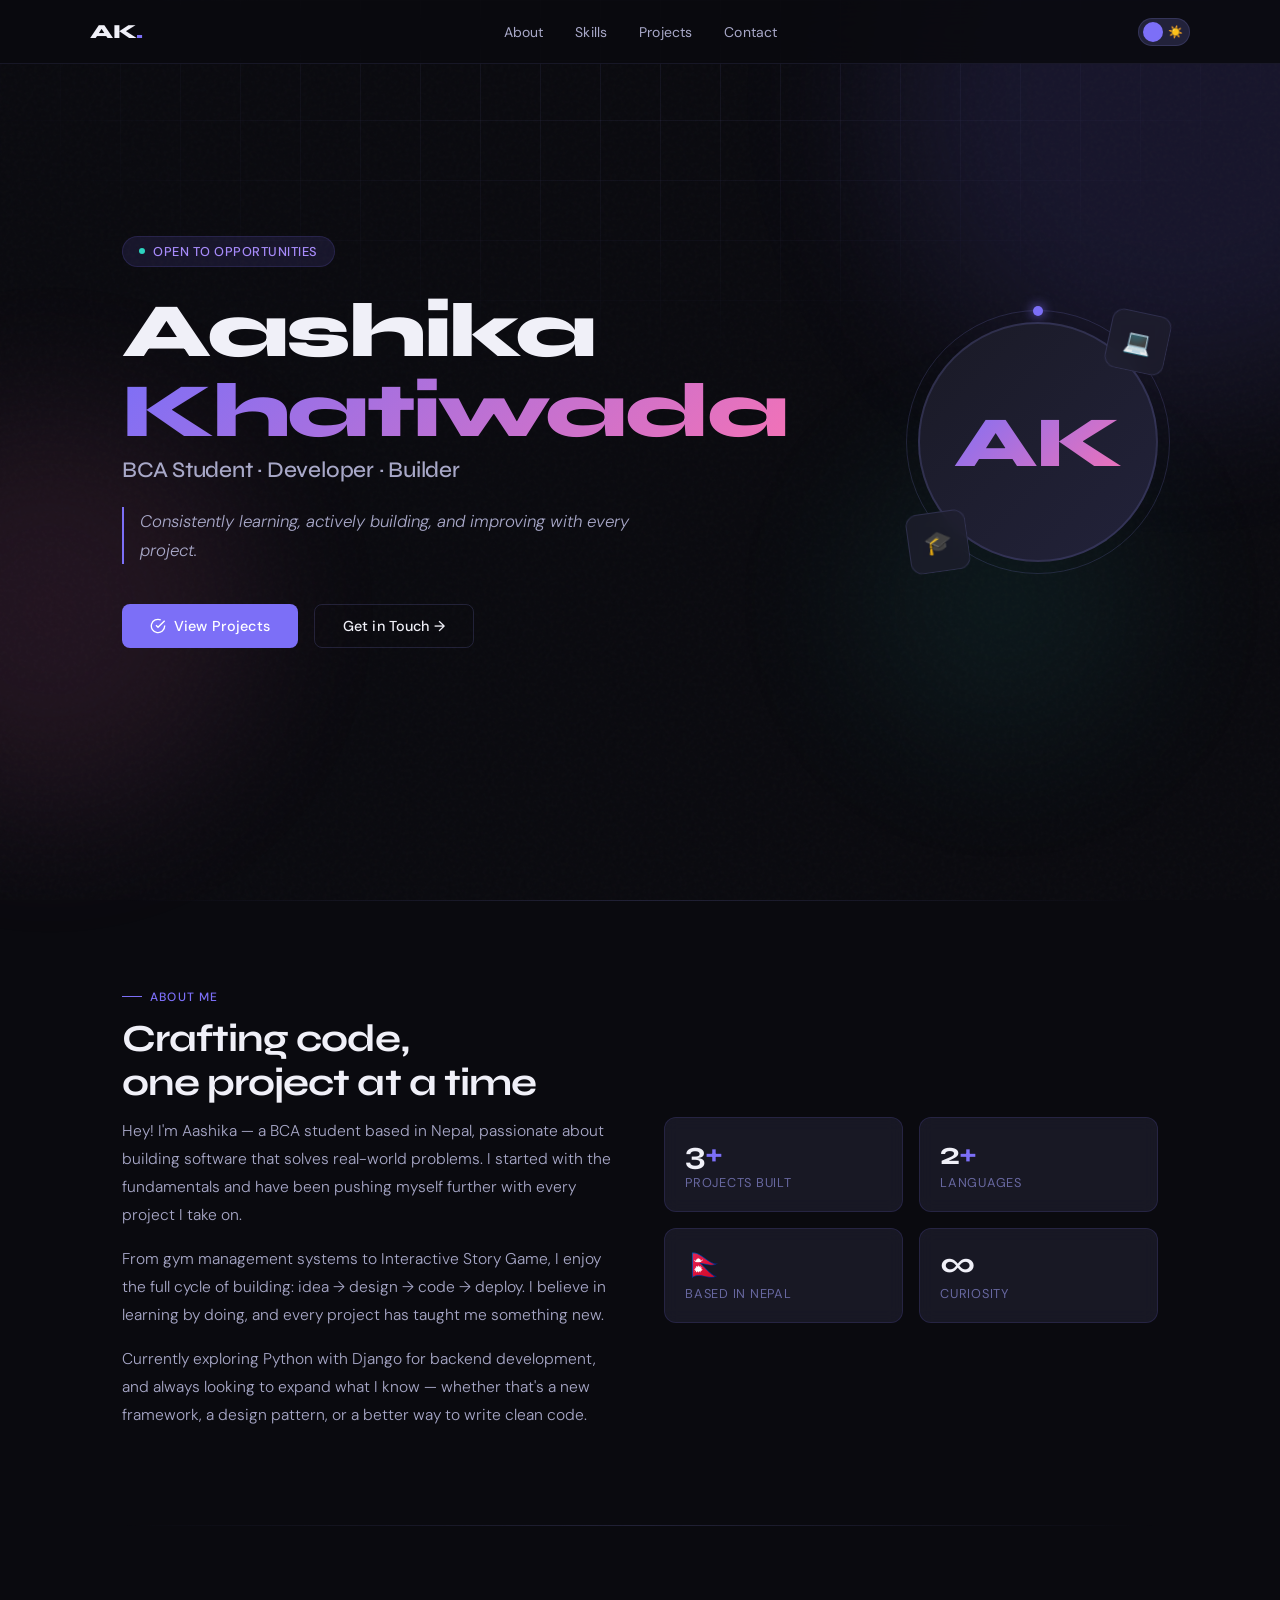
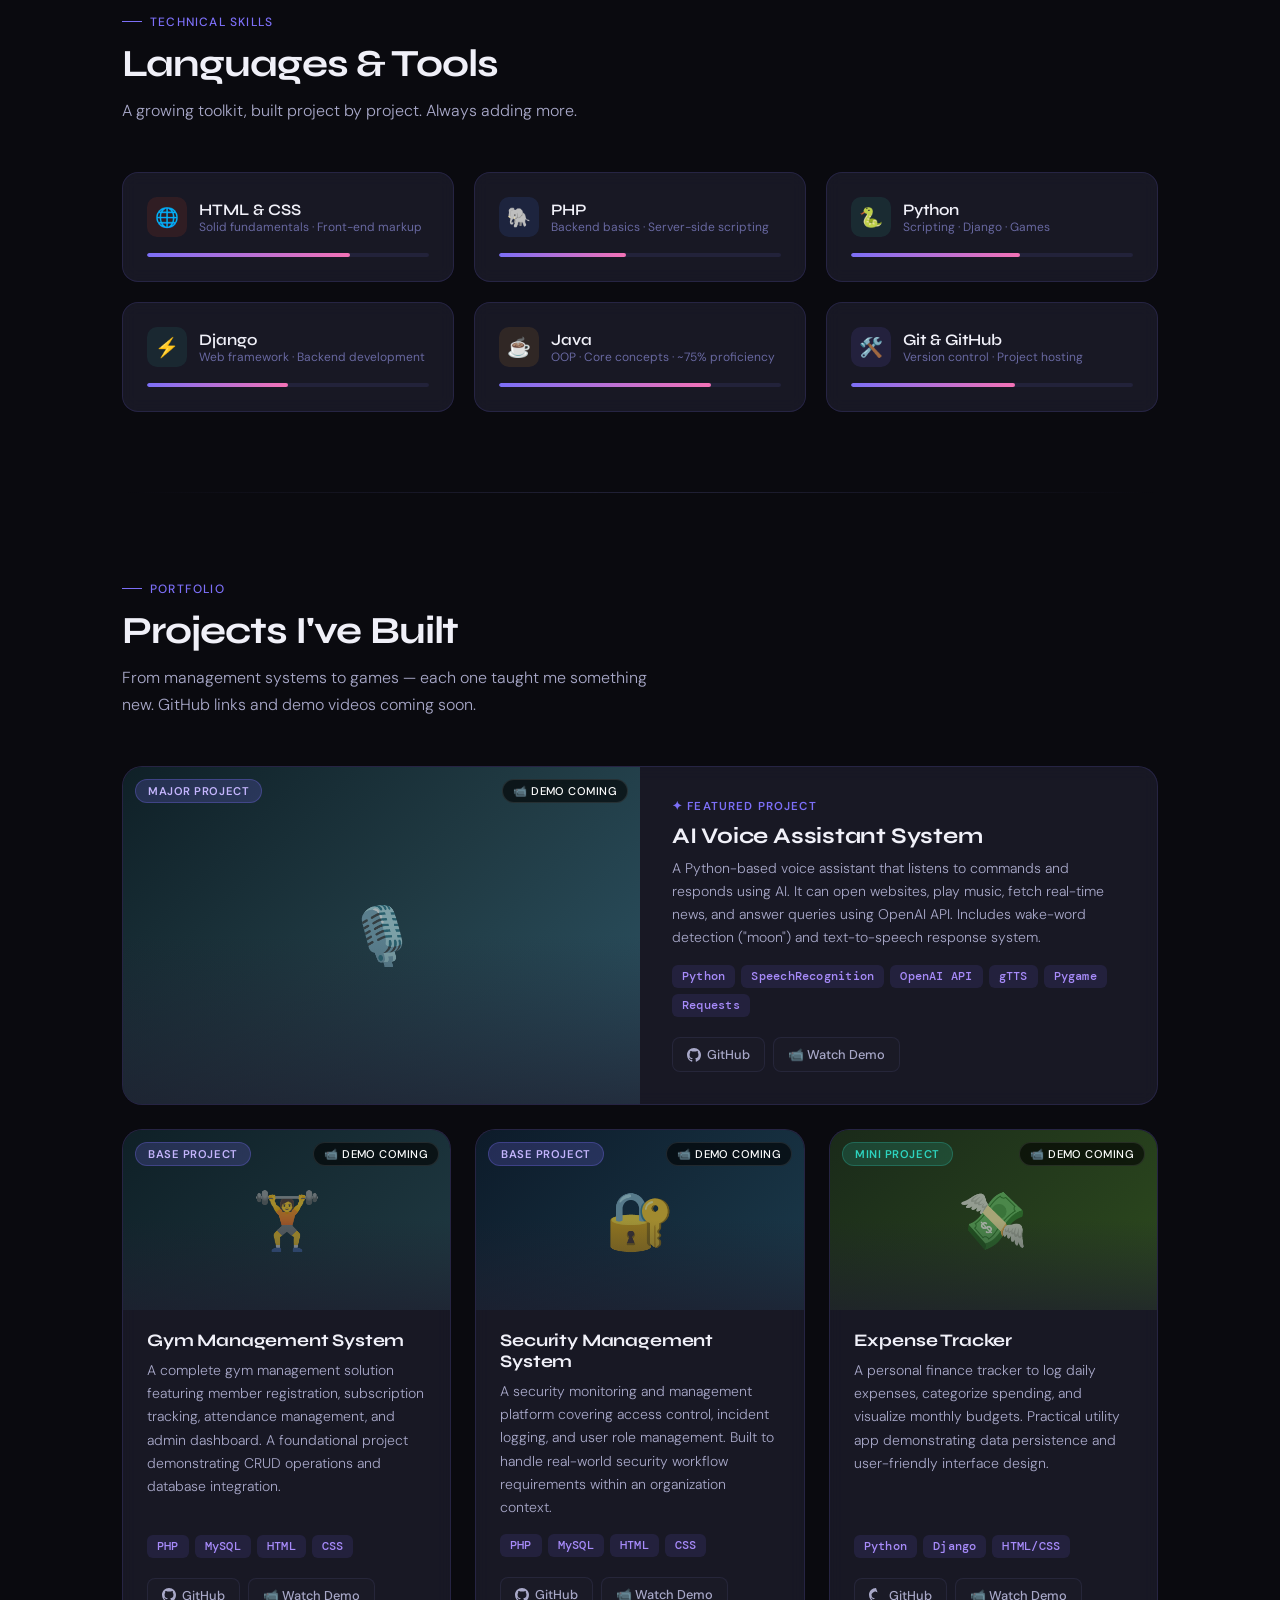
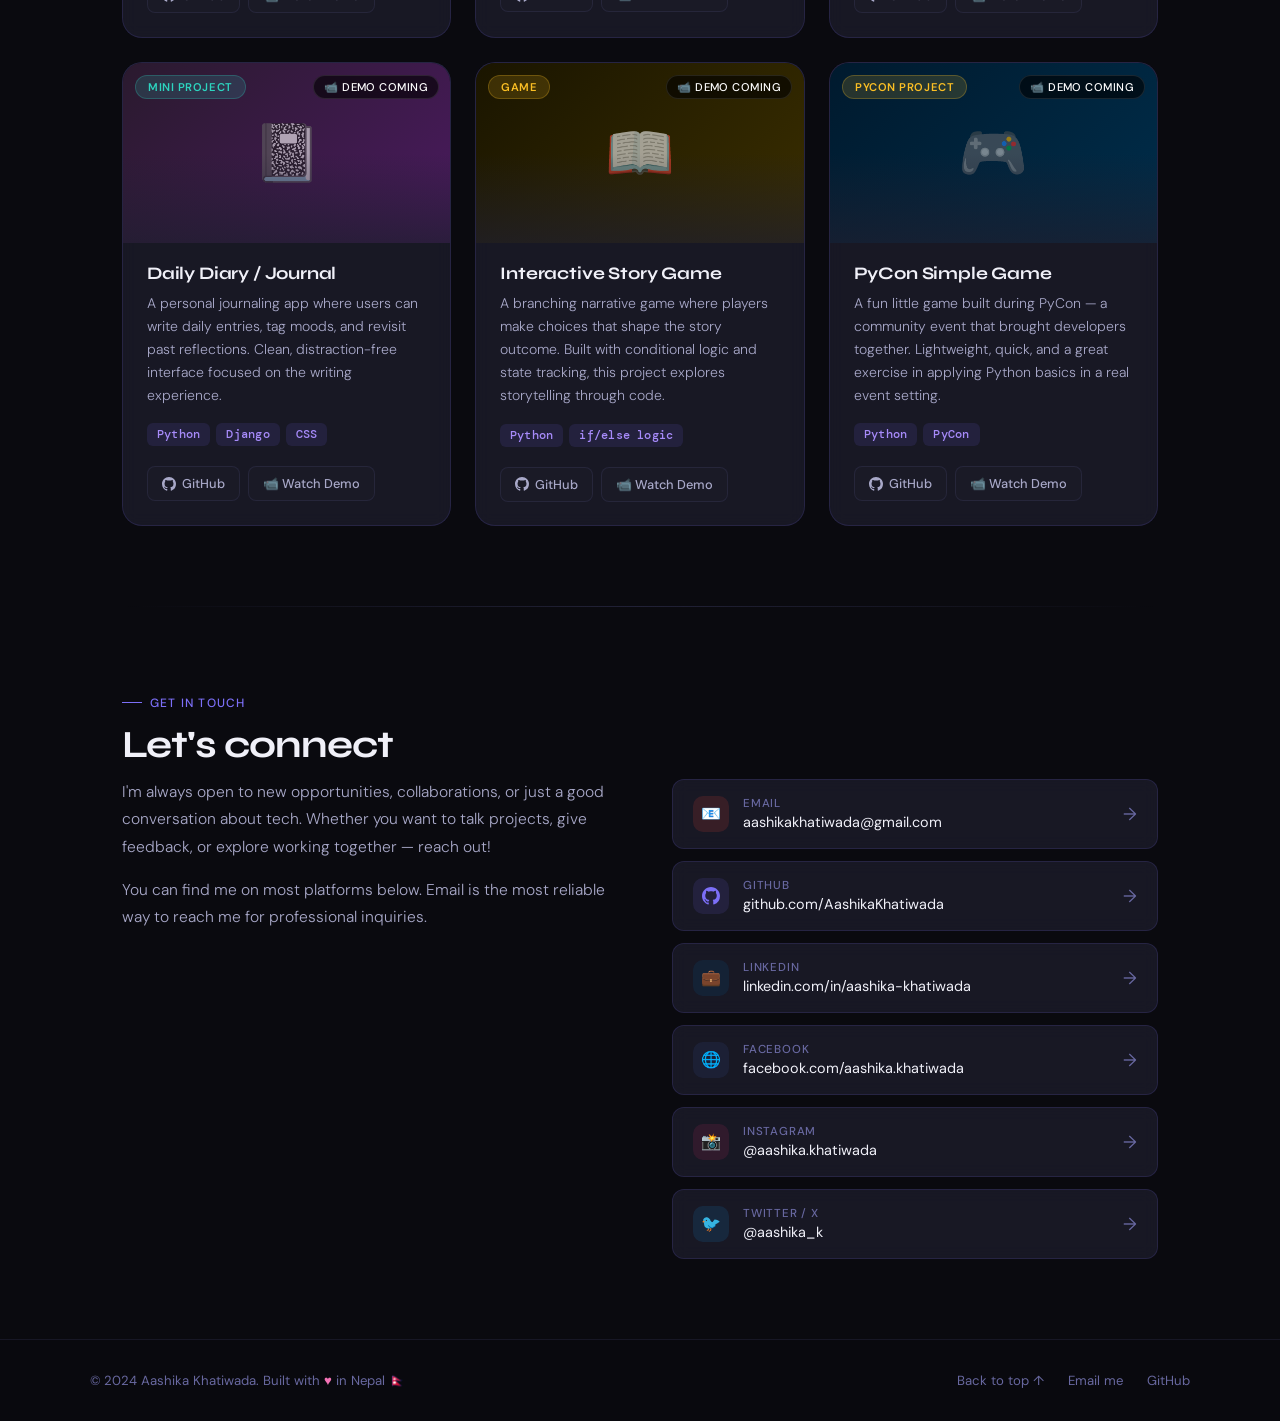
==== commit 78529d56: "portfolio" ====
--- a/pp.html
+++ b/pp.html
@@ -1070,14 +1070,14 @@
     </div>
 
     <div class="project-links">
-      <a href="https://github.com/AashikaKhatiwada" target="_blank" class="project-link">
+      <a href="https://github.com/aashikaK/MegaProjectPython" target="_blank" class="project-link">
         <svg viewBox="0 0 24 24">
           <path d="M12 0C5.37 0 0 5.37 0 12c0 5.31 3.435 9.795 8.205 11.385.6.105.825-.255.825-.57 0-.285-.015-1.23-.015-2.235-3.015.555-3.795-.735-4.035-1.41-.135-.345-.72-1.41-1.23-1.695-.42-.225-1.02-.78-.015-.795.945-.015 1.62.87 1.845 1.23 1.08 1.815 2.805 1.305 3.495.99.105-.78.42-1.305.765-1.605-2.67-.3-5.46-1.335-5.46-5.925 0-1.305.465-2.385 1.23-3.225-.12-.3-.54-1.53.12-3.18 0 0 1.005-.315 3.3 1.23.96-.27 1.98-.405 3-.405s2.04.135 3 .405c2.295-1.56 3.3-1.23 3.3-1.23.66 1.65.24 2.88.12 3.18.765.84 1.23 1.905 1.23 3.225 0 4.605-2.805 5.625-5.475 5.925.435.375.81 1.095.81 2.22 0 1.605-.015 2.895-.015 3.3 0 .315.225.69.825.57A12.02 12.02 0 0024 12c0-6.63-5.37-12-12-12z"/>
         </svg>
         GitHub
       </a>
 
-      <a href="#" class="project-link">📹 Watch Demo</a>
+      <a href="https://github.com/aashikaK/MegaProjectPython" class="project-link">📹 Watch Demo</a>
     </div>
   </div>
 </div>
